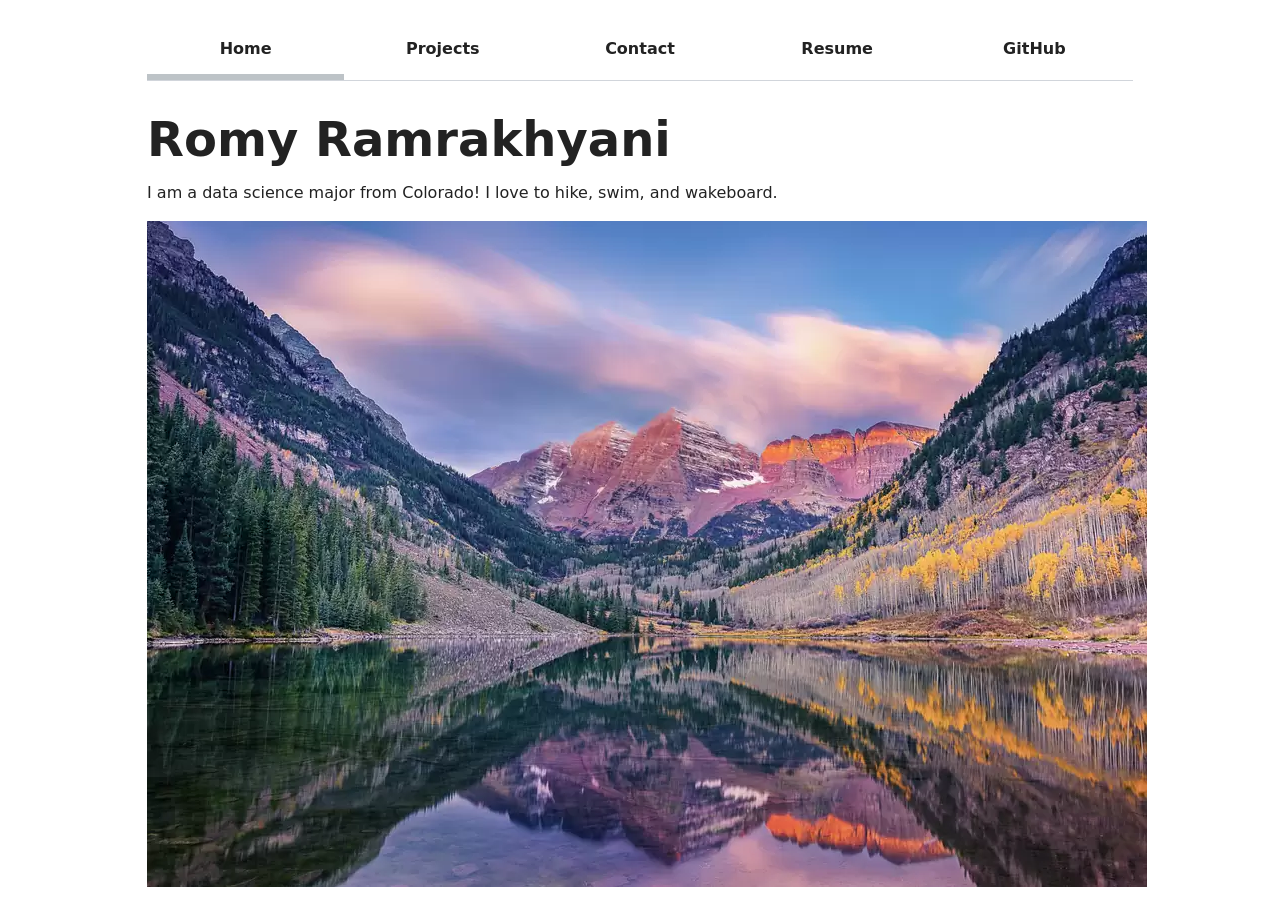
==== index.html @ 35bf0854 "added global" ====
<!DOCTYPE html>
<html lang="en">
<head>
    <meta charset="UTF-8">
    <meta name="viewport" content="width=device-width, initial-scale=1.0">
    <link rel="stylesheet" href="style.css">
    <script type="module" src="global.js"></script>
    <title>"Romy Ramrakhyani: Personal site and portfolio"</title>
</head>
<body>
    <nav>
        <ul>
            <li><a href="index.html" class="current">Home</a></li>
            <li><a href="projects/index.html">Projects</a></li>
            <li><a href="contact/index.html">Contact</a></li>
            <li><a href="resume/index.html">Resume</a></li>
            <li><a href="https://github.com/romyramrakhyani" target="_blank">GitHub</a></li>
        </ul>
    </nav>

    <h1>Romy Ramrakhyani</h1>
    <p>I am a data science major from Colorado! I love to hike, swim, and wakeboard.</p>
    
    <img src="images/colorado.png" alt="A picture of the Colorado Rockies">
</body>
</html>
---- style.css ----
/* --- STEP 1: GLOBAL LAYOUT & TYPOGRAPHY --- */
:root {
  --color-accent: #0062cc; 
  --color-accent-bg: oklch(from var(--color-accent) 95% 5% h);
  --color-border-gray: #bdc3c7;
}

body {
  font: 100%/1.5 system-ui, sans-serif;
  max-width: 100ch; 
  margin-inline: max(1rem, (100% - 100ch) / 2);
  padding: 1rem;
  color: #222;
}

h1, h2, h3, h4, h5, h6 {
  line-height: 1.1;
  text-wrap: balance;
  margin-bottom: 0.5rem;
  margin-top: 0;
}

h1 { font-size: 300%; }

/* --- STEP 2: NAVIGATION --- */
nav {
  display: flex;
  margin-bottom: 2rem;
  border-bottom: 1px solid #d1d5db;
}

nav ul, nav li { display: contents; }

nav a {
  flex: 1; 
  text-decoration: none;
  color: inherit;
  text-align: center;
  padding: 0.8em;
  font-weight: bold;
  border-bottom: 0.4em solid transparent;
  transition: all 0.2s ease-in-out;
}

nav a.current { border-bottom-color: var(--color-border-gray); }

nav a:hover {
  border-bottom-color: var(--color-accent); 
  background-color: var(--color-accent-bg);
  color: var(--color-accent);
}

/* --- STEP 3: CONTACT FORM --- */
form {
  display: grid;
  grid-template-columns: auto 1fr;
  gap: 1em;
  max-width: 600px;
}

form label { display: contents; }

form input, form textarea, form button {
  font: inherit; 
  padding: 0.5em;
  border: 1px solid #ccc;
  border-radius: 4px;
}

form button {
  grid-column: 1 / -1;
  background-color: var(--color-accent);
  color: white;
  border: none;
  cursor: pointer;
  padding: 0.8em;
  font-weight: bold;
}

/* --- STEP 4: PROJECTS GRID --- */
.projects {
  display: grid;
  grid-template-columns: repeat(auto-fill, minmax(15rem, 1fr));
  gap: 1.5em;
}

.projects article {
  display: grid;
  grid-template-rows: subgrid; 
  grid-row: span 3;
  gap: 0.5em;
  padding: 1rem;
  border: 1px solid #eee;
  border-radius: 8px;
}

.projects h2 { margin: 0; font-size: 1.25rem; }
.projects img { width: 100%; height: auto; }

/* --- STEP 5: CV/RESUME FREEFORM STYLING --- */
/* This section fulfills the 'experiment with styling' requirement */

section h2 {
  border-bottom: 2px solid var(--color-accent);
  color: var(--color-accent);
  padding-bottom: 0.2rem;
  margin-top: 3rem;
  text-transform: uppercase; /* Makes section headers feel more professional */
  letter-spacing: 0.05em;
}

/* Style the individual job/education entries */
#experience article, #education article {
  margin-bottom: 2rem;
  padding-left: 1rem;
  border-left: 3px solid #eee; /* Creates a vertical 'timeline' look */
  transition: border-color 0.3s;
}

#experience article:hover {
  border-left-color: var(--color-accent); /* Highlights the entry you're reading */
}

/* Styling the dates/times */
time {
  font-variant-numeric: tabular-nums;
  color: #666;
  font-style: italic;
}

/* Styling the Skills list differently */
#skills ul {
  display: flex;
  flex-wrap: wrap;
  gap: 0.5rem;
  list-style: none;
  padding: 0;
}

#skills li {
  background: var(--color-accent-bg);
  color: var(--color-accent);
  padding: 0.2rem 0.8rem;
  border-radius: 20px; /* Makes skills look like 'tags' */
  font-size: 0.9rem;
  font-weight: bold;
}
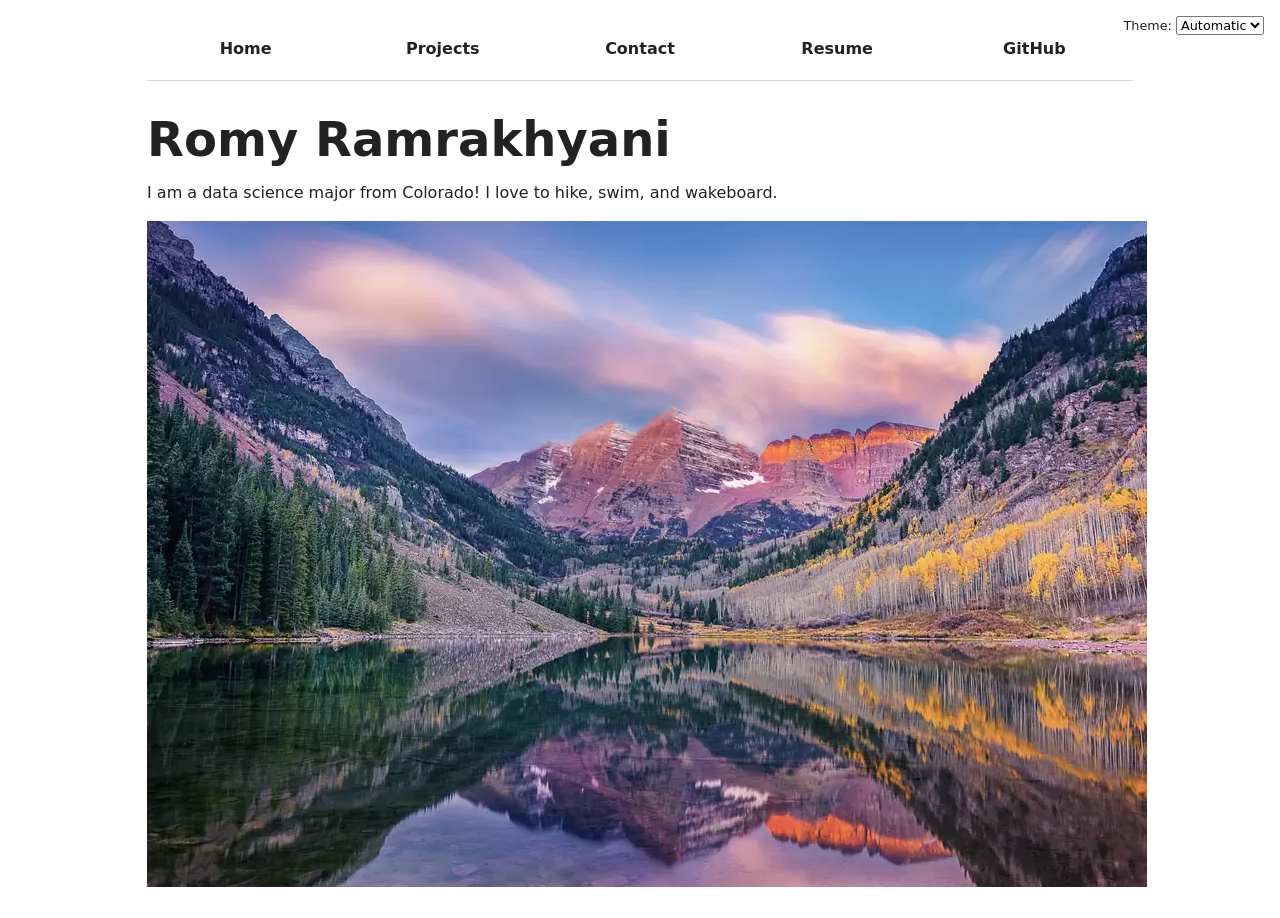
==== commit 8751f71a: "added dark mode and fixed double nav menu" ====
--- a/index.html
+++ b/index.html
@@ -8,15 +8,6 @@
     <title>"Romy Ramrakhyani: Personal site and portfolio"</title>
 </head>
 <body>
-    <nav>
-        <ul>
-            <li><a href="index.html" class="current">Home</a></li>
-            <li><a href="projects/index.html">Projects</a></li>
-            <li><a href="contact/index.html">Contact</a></li>
-            <li><a href="resume/index.html">Resume</a></li>
-            <li><a href="https://github.com/romyramrakhyani" target="_blank">GitHub</a></li>
-        </ul>
-    </nav>
 
     <h1>Romy Ramrakhyani</h1>
     <p>I am a data science major from Colorado! I love to hike, swim, and wakeboard.</p>
--- a/style.css
+++ b/style.css
@@ -1,3 +1,14 @@
+/* At the very top of style.css */
+html {
+  color-scheme: light dark;
+}
+
+/* Update your nav or border styles */
+nav {
+  --border-color: oklch(50% 10% 200 / 40%);
+  border-bottom: 1px solid var(--border-color);
+}
+
 /* --- STEP 1: GLOBAL LAYOUT & TYPOGRAPHY --- */
 :root {
   --color-accent: #0062cc; 
@@ -144,4 +155,18 @@
   border-radius: 20px; /* Makes skills look like 'tags' */
   font-size: 0.9rem;
   font-weight: bold;
+}
+
+.color-scheme {
+  position: absolute;
+  top: 1rem;
+  right: 1rem;
+  font-size: 80%;
+  font-family: inherit;
+}
+
+/* Ensure the select inherits the font too */
+.color-scheme select {
+  font-family: inherit;
+  font-size: inherit;
 }
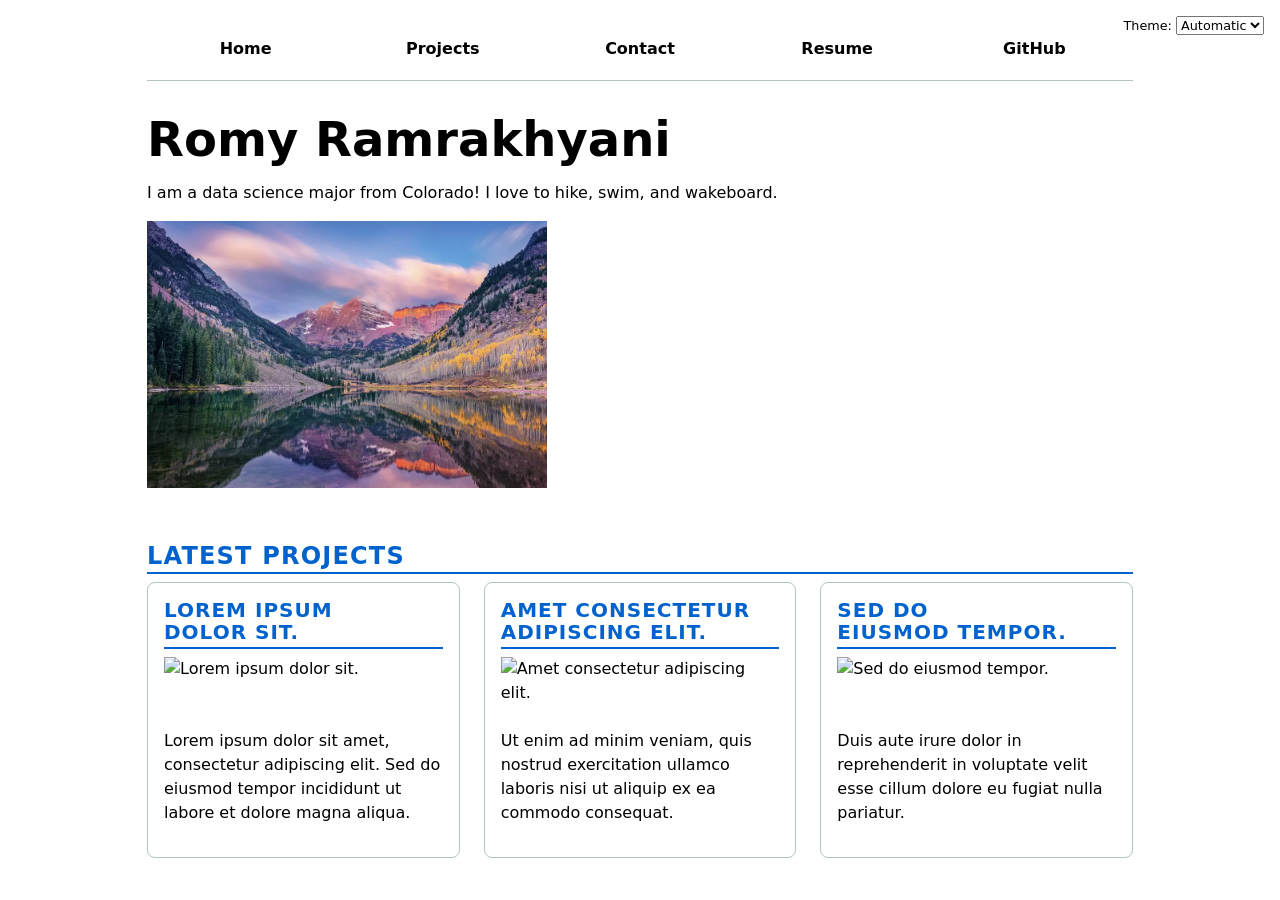
==== commit 9b0c38c2: "adding the 3 projects" ====
--- a/index.html
+++ b/index.html
@@ -4,15 +4,25 @@
     <meta charset="UTF-8">
     <meta name="viewport" content="width=device-width, initial-scale=1.0">
     <link rel="stylesheet" href="style.css">
+    
     <script type="module" src="global.js"></script>
-    <title>"Romy Ramrakhyani: Personal site and portfolio"</title>
+    
+    <script type="module" src="index.js"></script>
+    
+    <title>Romy Ramrakhyani: Personal site and portfolio</title>
 </head>
 <body>
 
     <h1>Romy Ramrakhyani</h1>
     <p>I am a data science major from Colorado! I love to hike, swim, and wakeboard.</p>
     
-    <img src="images/colorado.png" alt="A picture of the Colorado Rockies">
+    <img src="images/colorado.png" alt="A picture of the Colorado Rockies" width="400">
+
+    <section>
+        <h2>Latest Projects</h2>
+        <div class="projects">
+            </div>
+    </section>
+
 </body>
 </html>
-
--- a/style.css
+++ b/style.css
@@ -1,27 +1,27 @@
-/* At the very top of style.css */
+/* --- STEP 0: THEME SETUP --- */
 html {
   color-scheme: light dark;
 }
 
-/* Update your nav or border styles */
-nav {
+/* Variables that adapt to the mode */
+:root {
+  --color-accent: #0062cc; 
+  /* Use color-mix to make the accent background adapt to the system background */
+  --color-accent-bg: color-mix(in oklch, var(--color-accent), canvas 85%);
+  --color-border-gray: #bdc3c7;
   --border-color: oklch(50% 10% 200 / 40%);
-  border-bottom: 1px solid var(--border-color);
 }
 
 /* --- STEP 1: GLOBAL LAYOUT & TYPOGRAPHY --- */
-:root {
-  --color-accent: #0062cc; 
-  --color-accent-bg: oklch(from var(--color-accent) 95% 5% h);
-  --color-border-gray: #bdc3c7;
-}
-
 body {
   font: 100%/1.5 system-ui, sans-serif;
   max-width: 100ch; 
   margin-inline: max(1rem, (100% - 100ch) / 2);
   padding: 1rem;
-  color: #222;
+  
+  /* FIXED: Using system colors so text/bg flip automatically */
+  color: canvastext;
+  background-color: canvas;
 }
 
 h1, h2, h3, h4, h5, h6 {
@@ -29,6 +29,7 @@
   text-wrap: balance;
   margin-bottom: 0.5rem;
   margin-top: 0;
+  color: inherit; /* Ensures headers stay visible */
 }
 
 h1 { font-size: 300%; }
@@ -37,7 +38,8 @@
 nav {
   display: flex;
   margin-bottom: 2rem;
-  border-bottom: 1px solid #d1d5db;
+  /* FIXED: Using the variable we defined for dark mode clarity */
+  border-bottom: 1px solid var(--border-color);
 }
 
 nav ul, nav li { display: contents; }
@@ -71,17 +73,20 @@
 
 form label { display: contents; }
 
-form input, form textarea, form button {
+form input, form textarea, form button, form select {
   font: inherit; 
   padding: 0.5em;
   border: 1px solid #ccc;
   border-radius: 4px;
+  /* Ensures inputs look right in dark mode */
+  background: canvas;
+  color: canvastext;
 }
 
 form button {
   grid-column: 1 / -1;
   background-color: var(--color-accent);
-  color: white;
+  color: white; /* Button text stays white for contrast */
   border: none;
   cursor: pointer;
   padding: 0.8em;
@@ -101,45 +106,41 @@
   grid-row: span 3;
   gap: 0.5em;
   padding: 1rem;
-  border: 1px solid #eee;
+  border: 1px solid var(--border-color); /* Updated for dark mode */
   border-radius: 8px;
 }
 
 .projects h2 { margin: 0; font-size: 1.25rem; }
 .projects img { width: 100%; height: auto; }
 
-/* --- STEP 5: CV/RESUME FREEFORM STYLING --- */
-/* This section fulfills the 'experiment with styling' requirement */
-
+/* --- STEP 5: CV/RESUME --- */
 section h2 {
   border-bottom: 2px solid var(--color-accent);
   color: var(--color-accent);
   padding-bottom: 0.2rem;
   margin-top: 3rem;
-  text-transform: uppercase; /* Makes section headers feel more professional */
+  text-transform: uppercase;
   letter-spacing: 0.05em;
 }
 
-/* Style the individual job/education entries */
 #experience article, #education article {
   margin-bottom: 2rem;
   padding-left: 1rem;
-  border-left: 3px solid #eee; /* Creates a vertical 'timeline' look */
+  border-left: 3px solid var(--border-color); /* Updated */
   transition: border-color 0.3s;
 }
 
 #experience article:hover {
-  border-left-color: var(--color-accent); /* Highlights the entry you're reading */
+  border-left-color: var(--color-accent);
 }
 
-/* Styling the dates/times */
 time {
   font-variant-numeric: tabular-nums;
-  color: #666;
+  /* Use a relative color so it doesn't vanish in dark mode */
+  color: color-mix(in oklch, canvastext, transparent 40%);
   font-style: italic;
 }
 
-/* Styling the Skills list differently */
 #skills ul {
   display: flex;
   flex-wrap: wrap;
@@ -152,20 +153,19 @@
   background: var(--color-accent-bg);
   color: var(--color-accent);
   padding: 0.2rem 0.8rem;
-  border-radius: 20px; /* Makes skills look like 'tags' */
+  border-radius: 20px;
   font-size: 0.9rem;
   font-weight: bold;
 }
 
+/* --- DARK MODE SWITCHER --- */
 .color-scheme {
   position: absolute;
   top: 1rem;
   right: 1rem;
   font-size: 80%;
-  font-family: inherit;
 }
 
-/* Ensure the select inherits the font too */
 .color-scheme select {
   font-family: inherit;
   font-size: inherit;
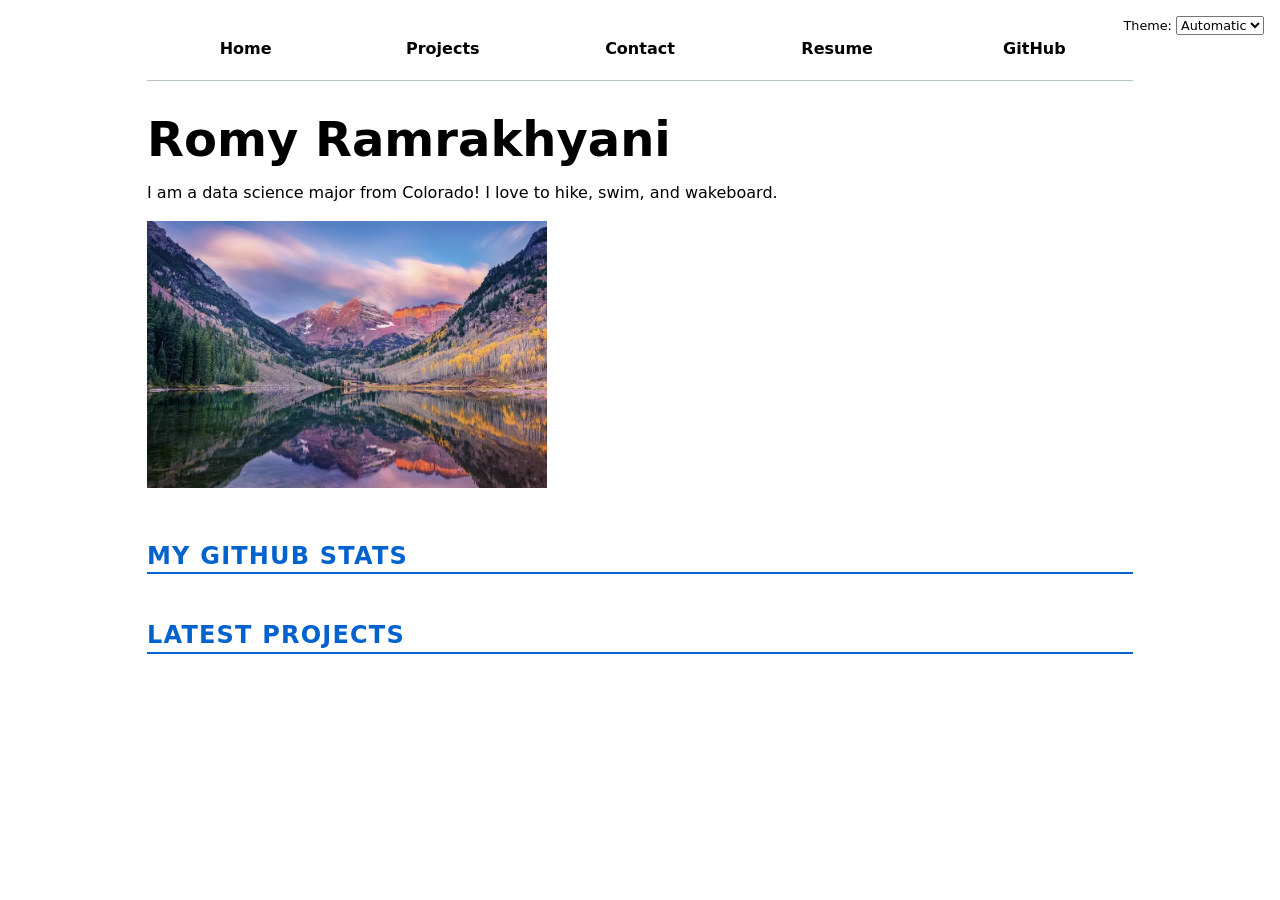
==== commit 3680d841: "api step 3" ====
--- a/index.html
+++ b/index.html
@@ -17,7 +17,11 @@
     <p>I am a data science major from Colorado! I love to hike, swim, and wakeboard.</p>
     
     <img src="images/colorado.png" alt="A picture of the Colorado Rockies" width="400">
-
+    <section>
+    <h2>My GitHub Stats</h2>
+    <div id="profile-stats">
+        </div>
+    </section>
     <section>
         <h2>Latest Projects</h2>
         <div class="projects">
--- a/style.css
+++ b/style.css
@@ -169,4 +169,24 @@
 .color-scheme select {
   font-family: inherit;
   font-size: inherit;
+}
+#profile-stats dl {
+    display: grid;
+    grid-template-columns: repeat(4, 1fr); /* 4 equal columns */
+    text-align: center;
+    margin: 2rem 0;
+}
+
+#profile-stats dt {
+    grid-row: 1; /* Labels on Row 1 */
+    font-weight: bold;
+    font-size: 0.9rem;
+    color: #666;
+}
+
+#profile-stats dd {
+    grid-row: 2; /* Numbers on Row 2 */
+    margin: 0;
+    font-size: 2rem;
+    font-weight: bold;
 }
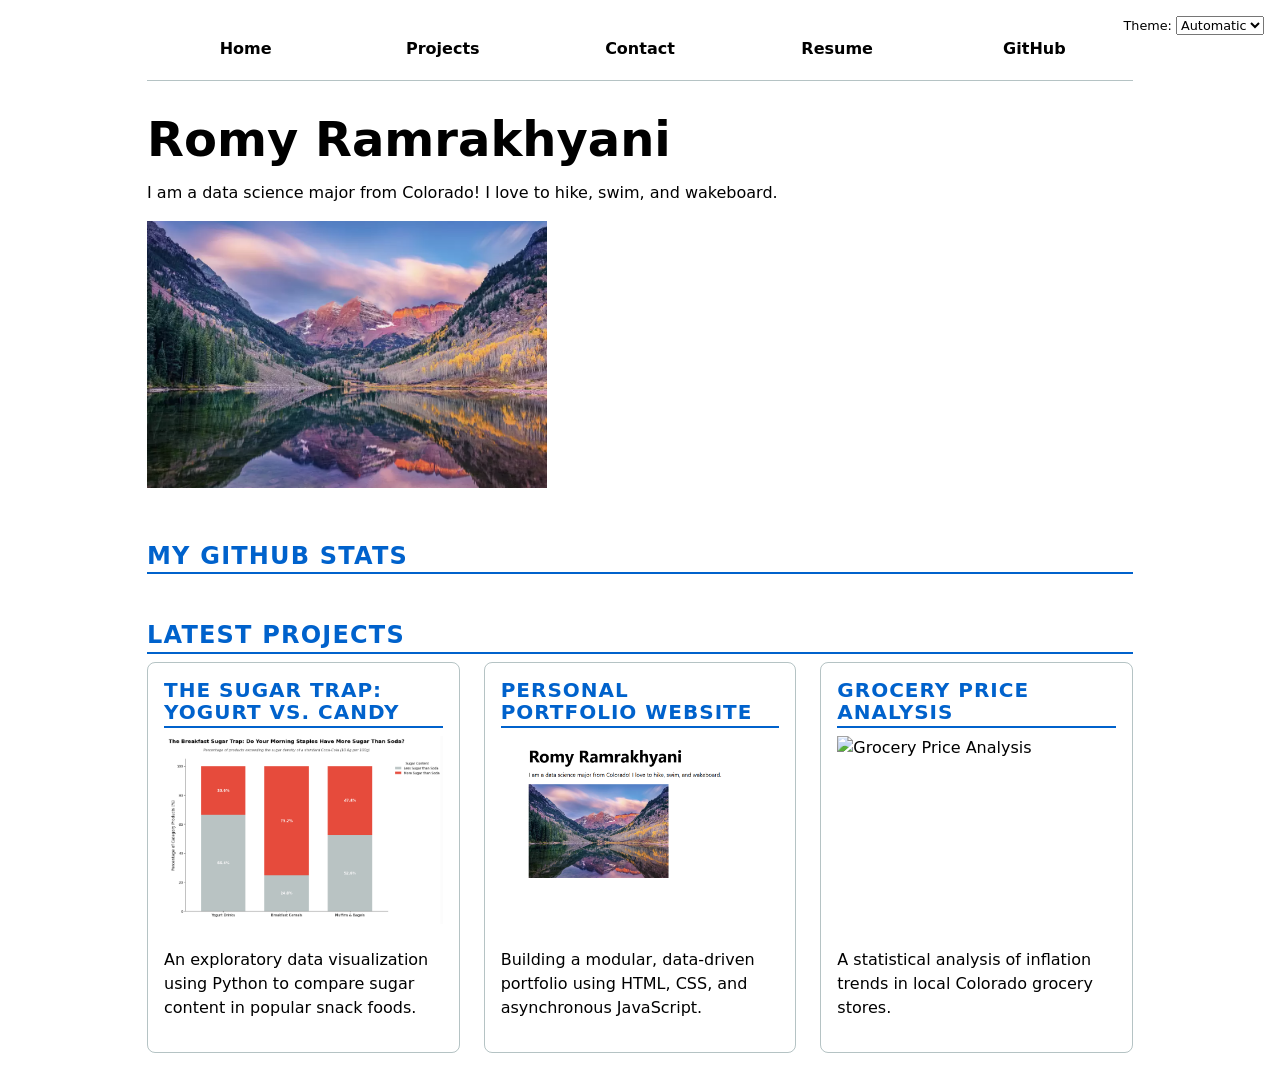
==== commit 08100884: "making pcitures appear on home page" ====
--- a/index.html
+++ b/index.html
@@ -19,8 +19,7 @@
     <img src="images/colorado.png" alt="A picture of the Colorado Rockies" width="400">
     <section>
     <h2>My GitHub Stats</h2>
-    <div id="profile-stats">
-        </div>
+    <div id="profile-stats"></div>
     </section>
     <section>
         <h2>Latest Projects</h2>
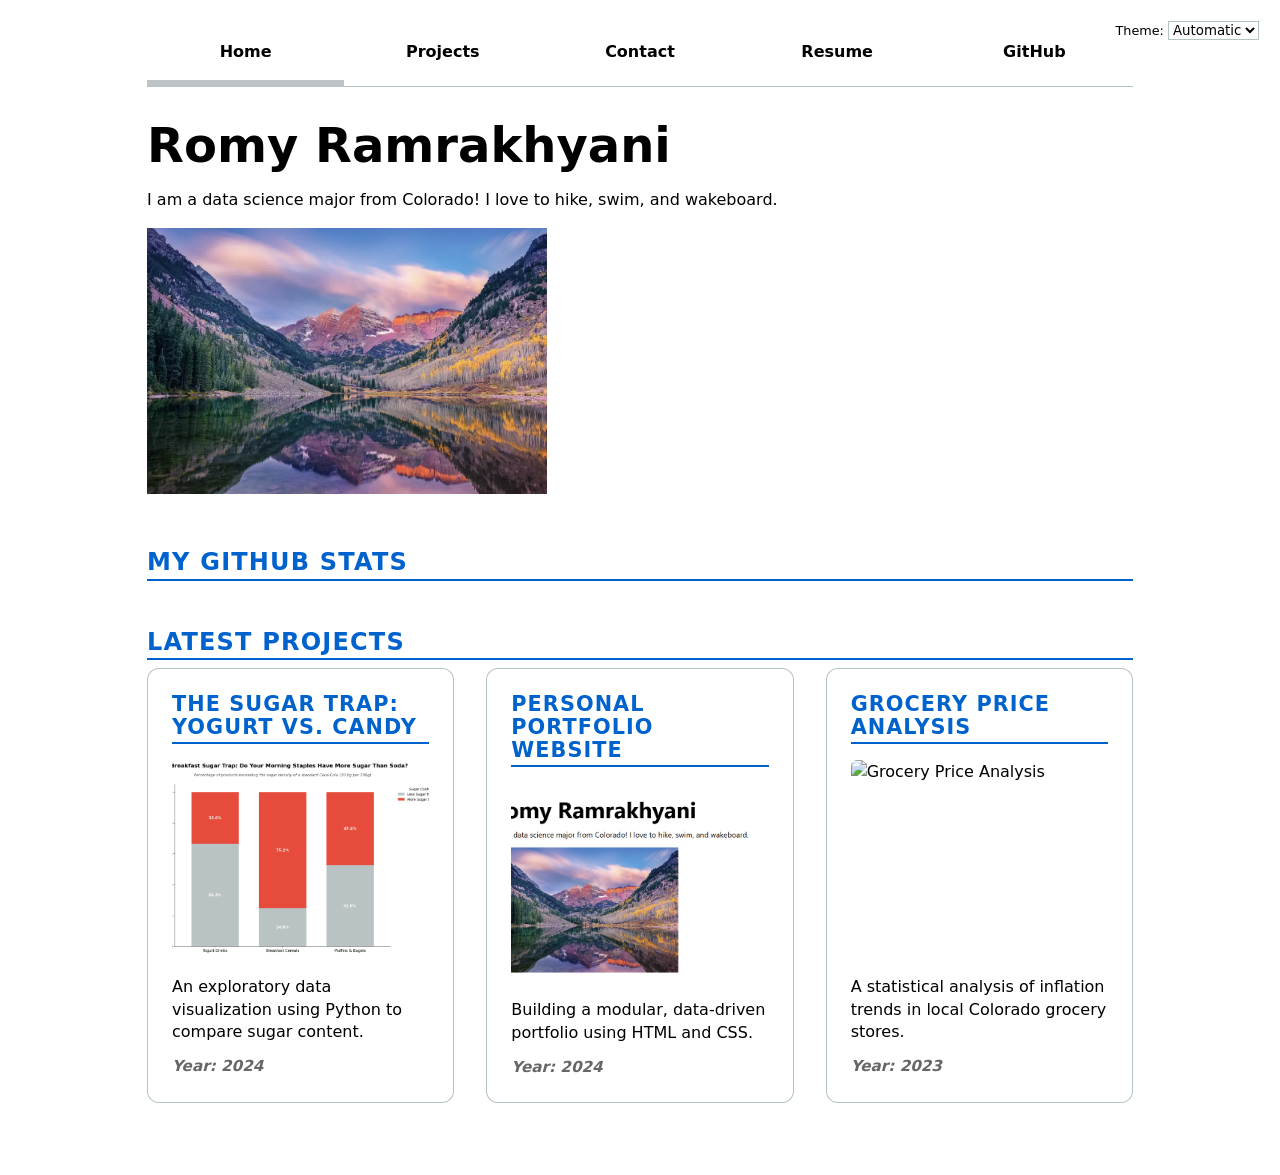
==== commit 9f7a2958: "Update index.html" ====
--- a/index.html
+++ b/index.html
@@ -6,25 +6,44 @@
     <link rel="stylesheet" href="style.css">
     
     <script type="module" src="global.js"></script>
-    
     <script type="module" src="index.js"></script>
     
     <title>Romy Ramrakhyani: Personal site and portfolio</title>
 </head>
 <body>
 
+    <label class="color-scheme">
+        Theme:
+        <select>
+            <option value="light dark">Automatic</option>
+            <option value="light">Light</option>
+            <option value="dark">Dark</option>
+        </select>
+    </label>
+
+    <nav>
+        <ul>
+            <li><a href="index.html" class="current">Home</a></li>
+            <li><a href="projects/index.html">Projects</a></li>
+            <li><a href="contact/index.html">Contact</a></li>
+            <li><a href="resume/index.html">Resume</a></li>
+            <li><a href="https://github.com/romyramrakhyani">GitHub</a></li>
+        </ul>
+    </nav>
+
     <h1>Romy Ramrakhyani</h1>
     <p>I am a data science major from Colorado! I love to hike, swim, and wakeboard.</p>
     
     <img src="images/colorado.png" alt="A picture of the Colorado Rockies" width="400">
+
     <section>
-    <h2>My GitHub Stats</h2>
-    <div id="profile-stats"></div>
+        <h2>My GitHub Stats</h2>
+        <div id="profile-stats"></div>
     </section>
+
     <section>
         <h2>Latest Projects</h2>
-        <div class="projects">
-            </div>
+        <div class="projects"></div>
     </section>
 
 </body>
--- a/style.css
+++ b/style.css
@@ -3,23 +3,19 @@
   color-scheme: light dark;
 }
 
-/* Variables that adapt to the mode */
 :root {
   --color-accent: #0062cc; 
-  /* Use color-mix to make the accent background adapt to the system background */
   --color-accent-bg: color-mix(in oklch, var(--color-accent), canvas 85%);
   --color-border-gray: #bdc3c7;
   --border-color: oklch(50% 10% 200 / 40%);
 }
 
-/* --- STEP 1: GLOBAL LAYOUT & TYPOGRAPHY --- */
+/* --- STEP 1: GLOBAL LAYOUT --- */
 body {
   font: 100%/1.5 system-ui, sans-serif;
   max-width: 100ch; 
   margin-inline: max(1rem, (100% - 100ch) / 2);
   padding: 1rem;
-  
-  /* FIXED: Using system colors so text/bg flip automatically */
   color: canvastext;
   background-color: canvas;
 }
@@ -29,38 +25,72 @@
   text-wrap: balance;
   margin-bottom: 0.5rem;
   margin-top: 0;
-  color: inherit; /* Ensures headers stay visible */
+  color: inherit;
 }
 
 h1 { font-size: 300%; }
 
-/* --- STEP 2: NAVIGATION --- */
+/* --- STEP 2: NAVIGATION (STABILIZED) --- */
 nav {
   display: flex;
   margin-bottom: 2rem;
-  /* FIXED: Using the variable we defined for dark mode clarity */
   border-bottom: 1px solid var(--border-color);
-}
-
-nav ul, nav li { display: contents; }
+  /* Added these to ensure visibility */
+  background: canvas; 
+  position: relative;
+}
+
+nav ul {
+  display: flex; 
+  list-style: none;
+  padding: 0;
+  margin: 0;
+  width: 100%;
+}
+
+nav li {
+  flex: 1;
+  display: flex;
+}
 
 nav a {
-  flex: 1; 
+  flex: 1;
   text-decoration: none;
-  color: inherit;
+  color: canvastext;
   text-align: center;
-  padding: 0.8em;
+  padding: 1em;
   font-weight: bold;
   border-bottom: 0.4em solid transparent;
   transition: all 0.2s ease-in-out;
 }
 
-nav a.current { border-bottom-color: var(--color-border-gray); }
+nav a.current {
+  border-bottom-color: var(--color-border-gray);
+}
 
 nav a:hover {
-  border-bottom-color: var(--color-accent); 
+  border-bottom-color: var(--color-accent);
   background-color: var(--color-accent-bg);
   color: var(--color-accent);
+}
+
+/* --- THEME SWITCHER (FIXED POSITION) --- */
+.color-scheme {
+  position: fixed; /* Stays in the corner regardless of scrolling */
+  top: 1rem;
+  right: 1rem;
+  font-size: 0.8rem;
+  z-index: 1000; /* Ensures it stays on top of headers */
+  background: canvas;
+  padding: 5px;
+  border-radius: 5px;
+}
+
+.color-scheme select {
+  font-family: inherit;
+  background: canvas;
+  color: canvastext;
+  border: 1px solid var(--border-color);
 }
 
 /* --- STEP 3: CONTACT FORM --- */
@@ -78,7 +108,6 @@
   padding: 0.5em;
   border: 1px solid #ccc;
   border-radius: 4px;
-  /* Ensures inputs look right in dark mode */
   background: canvas;
   color: canvastext;
 }
@@ -86,34 +115,94 @@
 form button {
   grid-column: 1 / -1;
   background-color: var(--color-accent);
-  color: white; /* Button text stays white for contrast */
+  color: white;
   border: none;
   cursor: pointer;
   padding: 0.8em;
   font-weight: bold;
 }
 
-/* --- STEP 4: PROJECTS GRID --- */
+/* --- STEP 4: PROJECTS GRID (FIXED OVERLAP) --- */
 .projects {
   display: grid;
-  grid-template-columns: repeat(auto-fill, minmax(15rem, 1fr));
-  gap: 1.5em;
+  grid-template-columns: repeat(auto-fill, minmax(18rem, 1fr));
+  gap: 2em;
+  margin-bottom: 3rem;
 }
 
 .projects article {
+  display: flex;
+  flex-direction: column; /* Stack vertically instead of fixed grid rows */
+  gap: 1rem;
+  padding: 1.5rem;
+  border: 1px solid var(--border-color);
+  border-radius: 12px;
+  background: canvas;
+}
+
+.projects article h2 { 
+  margin: 0; 
+  font-size: 1.3rem; 
+  color: var(--color-accent);
+}
+
+.projects article img { 
+  width: 100%; 
+  height: 200px; 
+  object-fit: cover; 
+  border-radius: 6px;
+}
+
+/* Inner container for text content */
+.project-info {
+  display: flex;
+  flex-direction: column;
+  gap: 0.8rem;
+  flex-grow: 1; /* Pushes content down */
+}
+
+.project-info p {
+  margin: 0;
+  line-height: 1.4;
+}
+
+.project-year {
+  font-weight: bold;
+  font-size: 0.95rem;
+  color: color-mix(in oklch, canvastext, transparent 40%);
+  font-style: italic;
+  margin-top: auto; /* Aligns years at the bottom of the card */
+}
+
+/* --- STEP 5: GITHUB STATS --- */
+.stats-grid {
   display: grid;
-  grid-template-rows: subgrid; 
-  grid-row: span 3;
-  gap: 0.5em;
-  padding: 1rem;
-  border: 1px solid var(--border-color); /* Updated for dark mode */
-  border-radius: 8px;
-}
-
-.projects h2 { margin: 0; font-size: 1.25rem; }
-.projects img { width: 100%; height: auto; }
-
-/* --- STEP 5: CV/RESUME --- */
+  grid-template-columns: repeat(4, 1fr);
+  gap: 1rem;
+  text-align: center;
+  background: var(--color-accent-bg);
+  padding: 1.5rem;
+  border-radius: 10px;
+  border: 1px solid var(--border-color);
+  margin: 2rem 0;
+}
+
+.stats-grid dt {
+  grid-row: 1;
+  font-weight: bold;
+  font-size: 0.75rem;
+  color: var(--color-accent);
+  text-transform: uppercase;
+}
+
+.stats-grid dd {
+  grid-row: 2;
+  margin: 0;
+  font-size: 2rem;
+  font-weight: bold;
+}
+
+/* --- STEP 6: CV/RESUME --- */
 section h2 {
   border-bottom: 2px solid var(--color-accent);
   color: var(--color-accent);
@@ -126,17 +215,11 @@
 #experience article, #education article {
   margin-bottom: 2rem;
   padding-left: 1rem;
-  border-left: 3px solid var(--border-color); /* Updated */
-  transition: border-color 0.3s;
-}
-
-#experience article:hover {
-  border-left-color: var(--color-accent);
+  border-left: 3px solid var(--border-color);
 }
 
 time {
   font-variant-numeric: tabular-nums;
-  /* Use a relative color so it doesn't vanish in dark mode */
   color: color-mix(in oklch, canvastext, transparent 40%);
   font-style: italic;
 }
@@ -164,29 +247,4 @@
   top: 1rem;
   right: 1rem;
   font-size: 80%;
-}
-
-.color-scheme select {
-  font-family: inherit;
-  font-size: inherit;
-}
-#profile-stats dl {
-    display: grid;
-    grid-template-columns: repeat(4, 1fr); /* 4 equal columns */
-    text-align: center;
-    margin: 2rem 0;
-}
-
-#profile-stats dt {
-    grid-row: 1; /* Labels on Row 1 */
-    font-weight: bold;
-    font-size: 0.9rem;
-    color: #666;
-}
-
-#profile-stats dd {
-    grid-row: 2; /* Numbers on Row 2 */
-    margin: 0;
-    font-size: 2rem;
-    font-weight: bold;
 }
